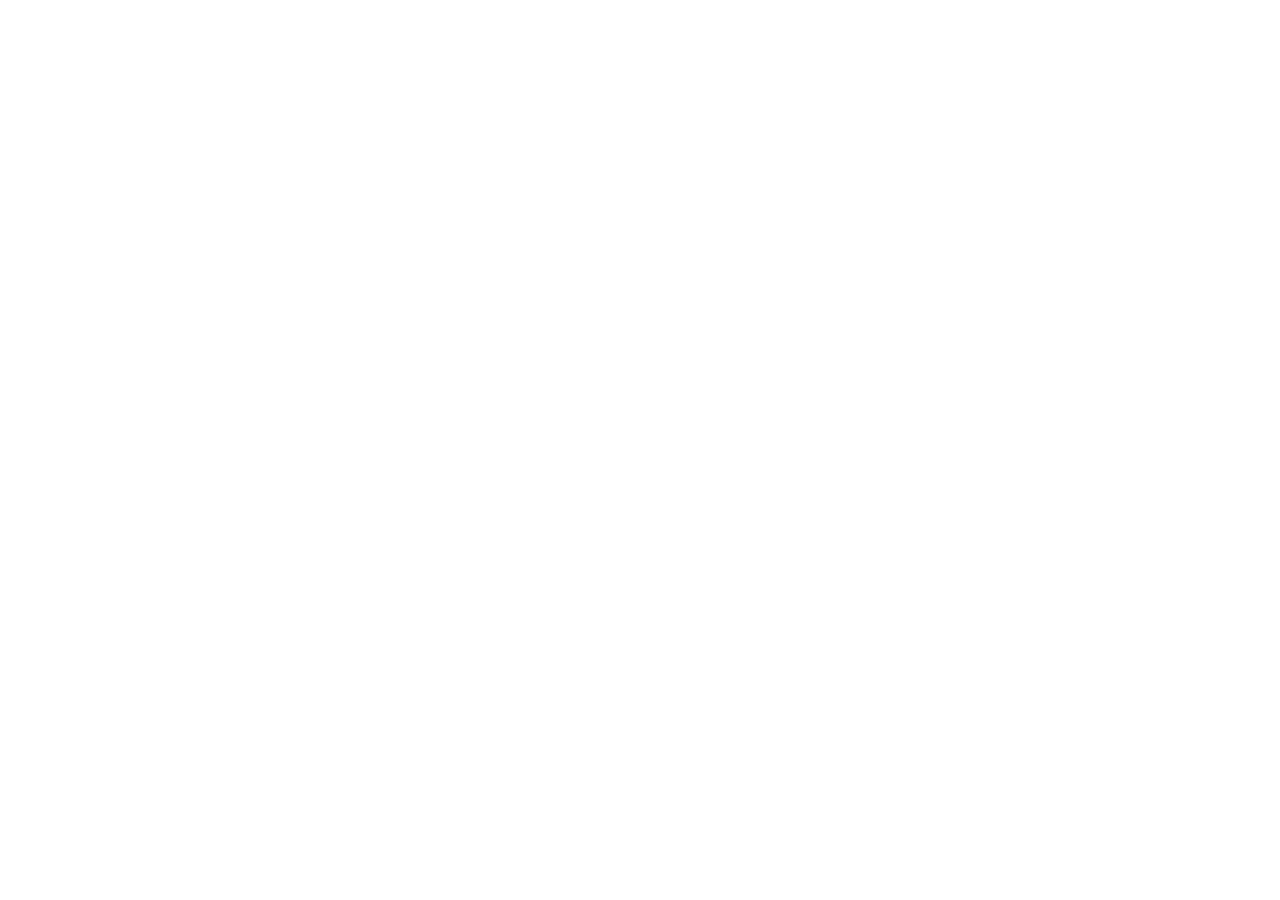
==== index.html @ e54100ef "Add tunnel redirect page Static shell that reads the current Cloudflare quick-tunnel address from ur" ====
<!doctype html>
<html lang="en">
  <head>
    <meta charset="utf-8" />
    <meta name="viewport" content="width=device-width, initial-scale=1" />
    <meta name="robots" content="noindex" />
    <title>MeshCom Map</title>
    <style>
      :root {
        color-scheme: light dark;
        --bg: #f6f7f9;
        --fg: #1c1f23;
        --muted: #5c646d;
        --accent: #2563eb;
        --card: #ffffff;
        --border: #dfe3e8;
      }
      @media (prefers-color-scheme: dark) {
        :root {
          --bg: #14171a;
          --fg: #e8eaed;
          --muted: #9aa3ad;
          --accent: #6b9bff;
          --card: #1d2126;
          --border: #2c323a;
        }
      }
      * {
        box-sizing: border-box;
      }
      body {
        margin: 0;
        min-height: 100vh;
        display: flex;
        align-items: center;
        justify-content: center;
        padding: 1.5rem;
        background: var(--bg);
        color: var(--fg);
        font:
          16px/1.55 -apple-system,
          BlinkMacSystemFont,
          "Segoe UI",
          Roboto,
          Helvetica,
          Arial,
          sans-serif;
      }
      main {
        width: 100%;
        max-width: 30rem;
        background: var(--card);
        border: 1px solid var(--border);
        border-radius: 12px;
        padding: 2rem 1.75rem;
        text-align: center;
      }
      h1 {
        margin: 0 0 0.25rem;
        font-size: 1.35rem;
        letter-spacing: -0.01em;
      }
      .sub {
        margin: 0 0 1.5rem;
        color: var(--muted);
        font-size: 0.9rem;
      }
      .status {
        margin: 0 0 1rem;
        min-height: 1.55em;
      }
      .status.error {
        color: #c0392b;
      }
      @media (prefers-color-scheme: dark) {
        .status.error {
          color: #ff8a80;
        }
      }
      .spinner {
        width: 1.5rem;
        height: 1.5rem;
        margin: 0 auto 1rem;
        border: 2px solid var(--border);
        border-top-color: var(--accent);
        border-radius: 50%;
        animation: spin 0.8s linear infinite;
      }
      .spinner[hidden] {
        display: none;
      }
      @keyframes spin {
        to {
          transform: rotate(360deg);
        }
      }
      @media (prefers-reduced-motion: reduce) {
        .spinner {
          animation: none;
        }
      }
      a {
        color: var(--accent);
        word-break: break-all;
      }
      .note {
        margin: 1.5rem 0 0;
        padding-top: 1rem;
        border-top: 1px solid var(--border);
        color: var(--muted);
        font-size: 0.8rem;
      }
    </style>
  </head>
  <body>
    <main>
      <h1>MeshCom Map</h1>
      <p class="sub">Amateur-radio LoRa mesh, live</p>

      <div class="spinner" id="spinner" aria-hidden="true"></div>
      <p class="status" id="status" role="status">
        Looking up the current address...
      </p>
      <a id="link" href="#" hidden>Continue manually</a>

      <noscript>
        <p class="status error">
          This page needs JavaScript to look up the map's current address.
        </p>
        <p>
          <a href="/url.json">Open url.json</a> and use the address it contains.
        </p>
      </noscript>

      <p class="note">
        The map is served through a Cloudflare quick tunnel whose address
        changes every time the tunnel restarts. This page always forwards you to
        the current one.
      </p>
    </main>

    <script>
      /*
       * Reads the current tunnel address from url.json and forwards there.
       *
       * Why a separate JSON file instead of baking the address into this page:
       * GitHub Pages serves HTML with Cache-Control: max-age=600, so a visitor
       * could sit on a stale address for up to ten minutes after a rotation.
       * This file therefore never changes; only url.json does, and it is
       * fetched with cache-busting so a rotation is visible within seconds of
       * the Pages build.
       *
       * 404.html is a byte-identical copy, so deep links such as /wxmap are
       * forwarded with their path intact.
       */
      (function () {
        var PAGES_REPO_BASE = "/map"; // only used when served from dk5en.github.io
        var TUNNEL_RE = /^https:\/\/[a-z0-9-]+\.trycloudflare\.com\/?$/;

        var statusEl = document.getElementById("status");
        var linkEl = document.getElementById("link");
        var spinnerEl = document.getElementById("spinner");

        function base() {
          return /\.github\.io$/.test(location.hostname) ? PAGES_REPO_BASE : "";
        }

        function fail(message) {
          spinnerEl.hidden = true;
          statusEl.textContent = message;
          statusEl.className = "status error";
        }

        function forward(target) {
          var prefix = base();
          var path = location.pathname;
          if (prefix && path.indexOf(prefix) === 0)
            path = path.slice(prefix.length);
          if (path.charAt(0) !== "/") path = "/" + path;

          var dest =
            target.replace(/\/+$/, "") + path + location.search + location.hash;
          linkEl.href = dest;
          linkEl.textContent = dest;
          linkEl.hidden = false;
          location.replace(dest);
        }

        fetch(base() + "/url.json?cb=" + Date.now(), { cache: "no-store" })
          .then(function (response) {
            if (!response.ok)
              throw new Error("url.json returned HTTP " + response.status);
            return response.json();
          })
          .then(function (data) {
            // Re-validate client-side: the address is written by an automated
            // job, and nothing downstream should trust it unchecked.
            if (
              !data ||
              typeof data.url !== "string" ||
              !TUNNEL_RE.test(data.url)
            ) {
              throw new Error("no usable address published");
            }
            spinnerEl.hidden = true;
            statusEl.textContent = "Forwarding you to the live map...";
            forward(data.url);
          })
          .catch(function (error) {
            fail(
              error.message +
                ". The map may be offline - try again in a minute.",
            );
          });
      })();
    </script>
  </body>
</html>
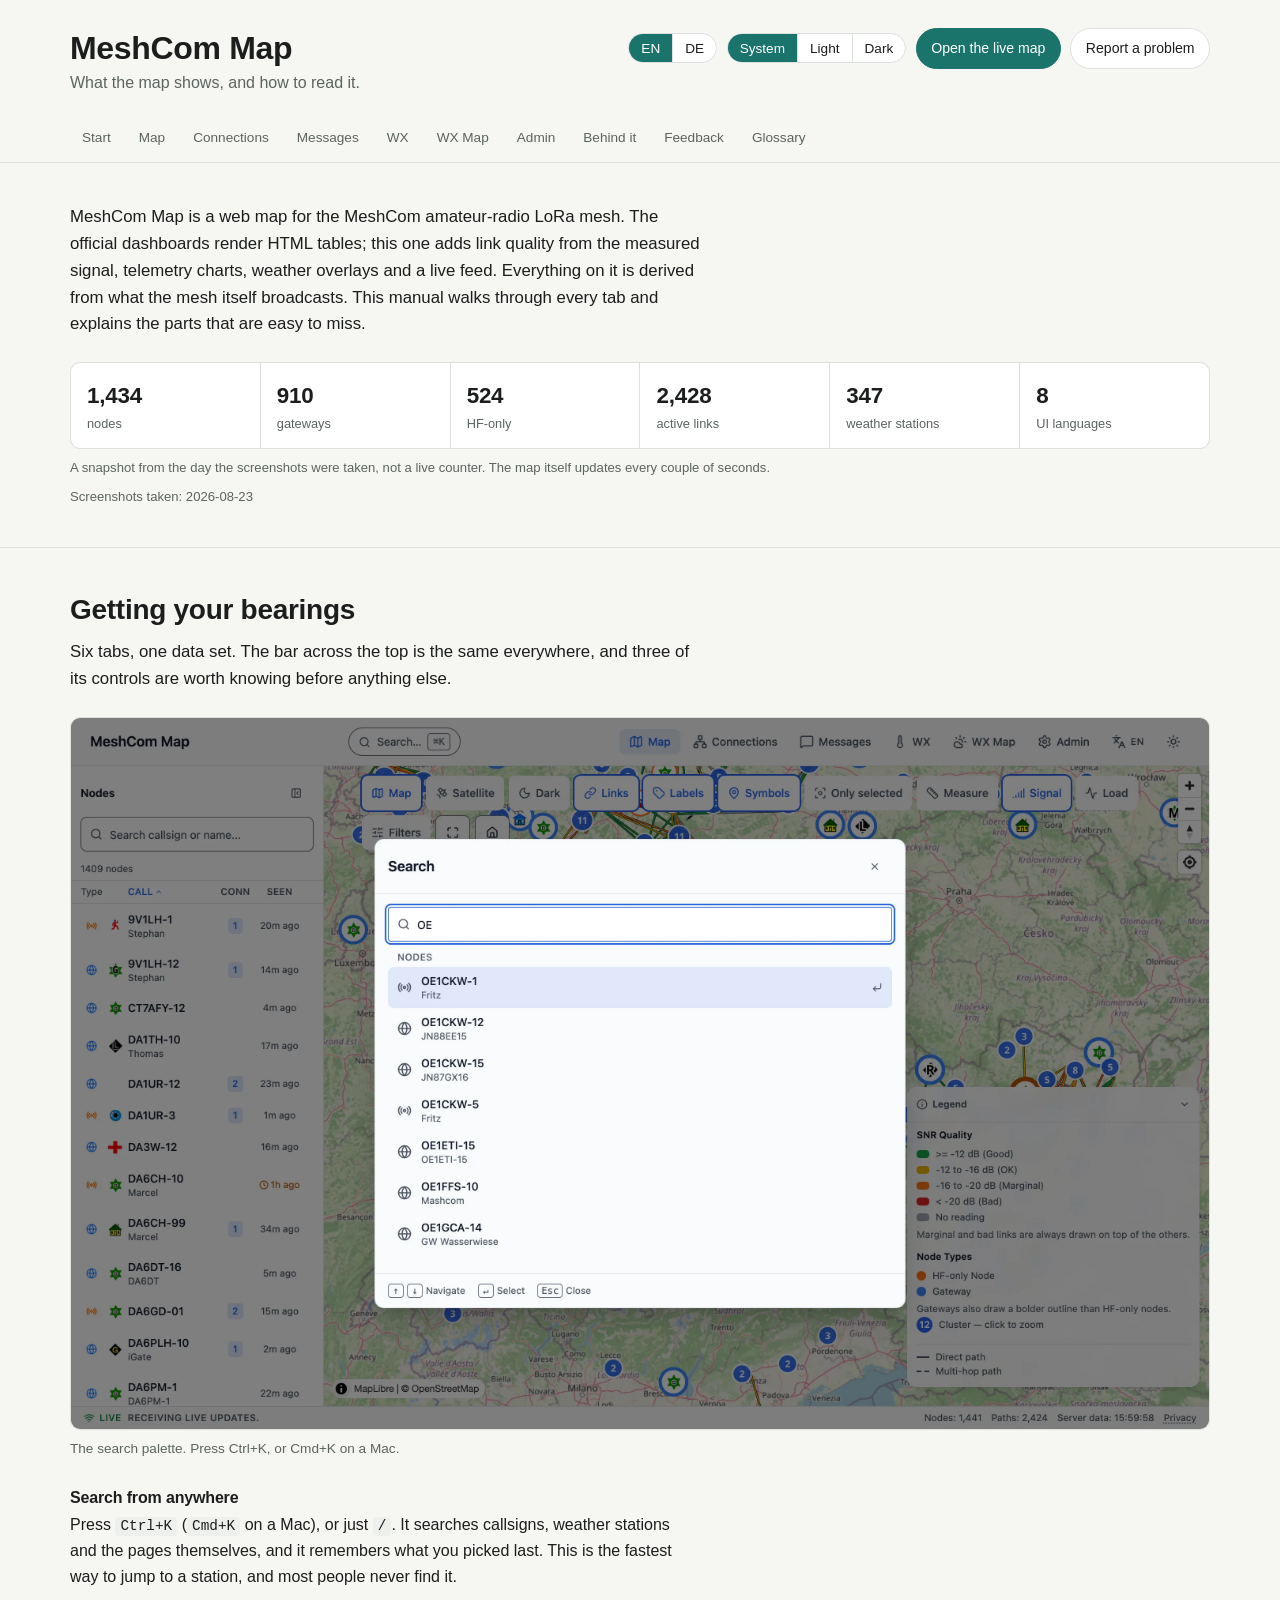
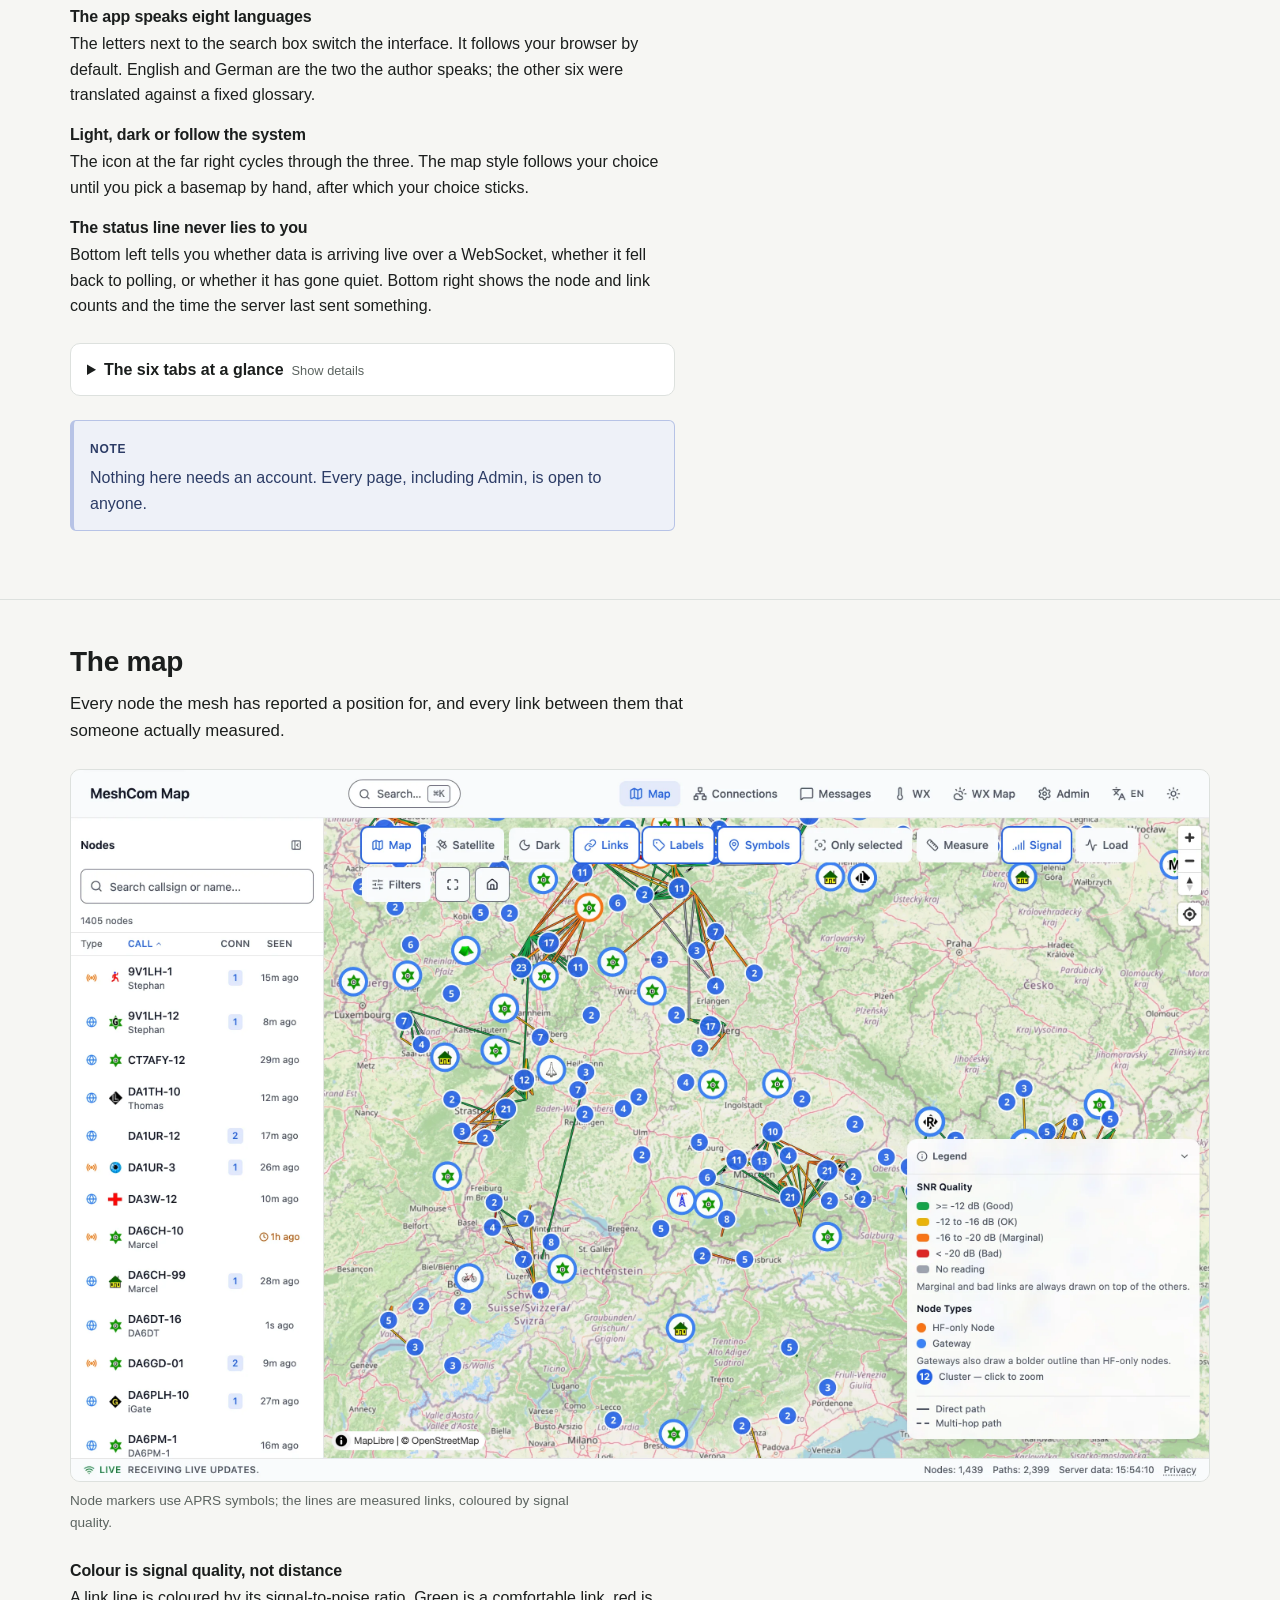
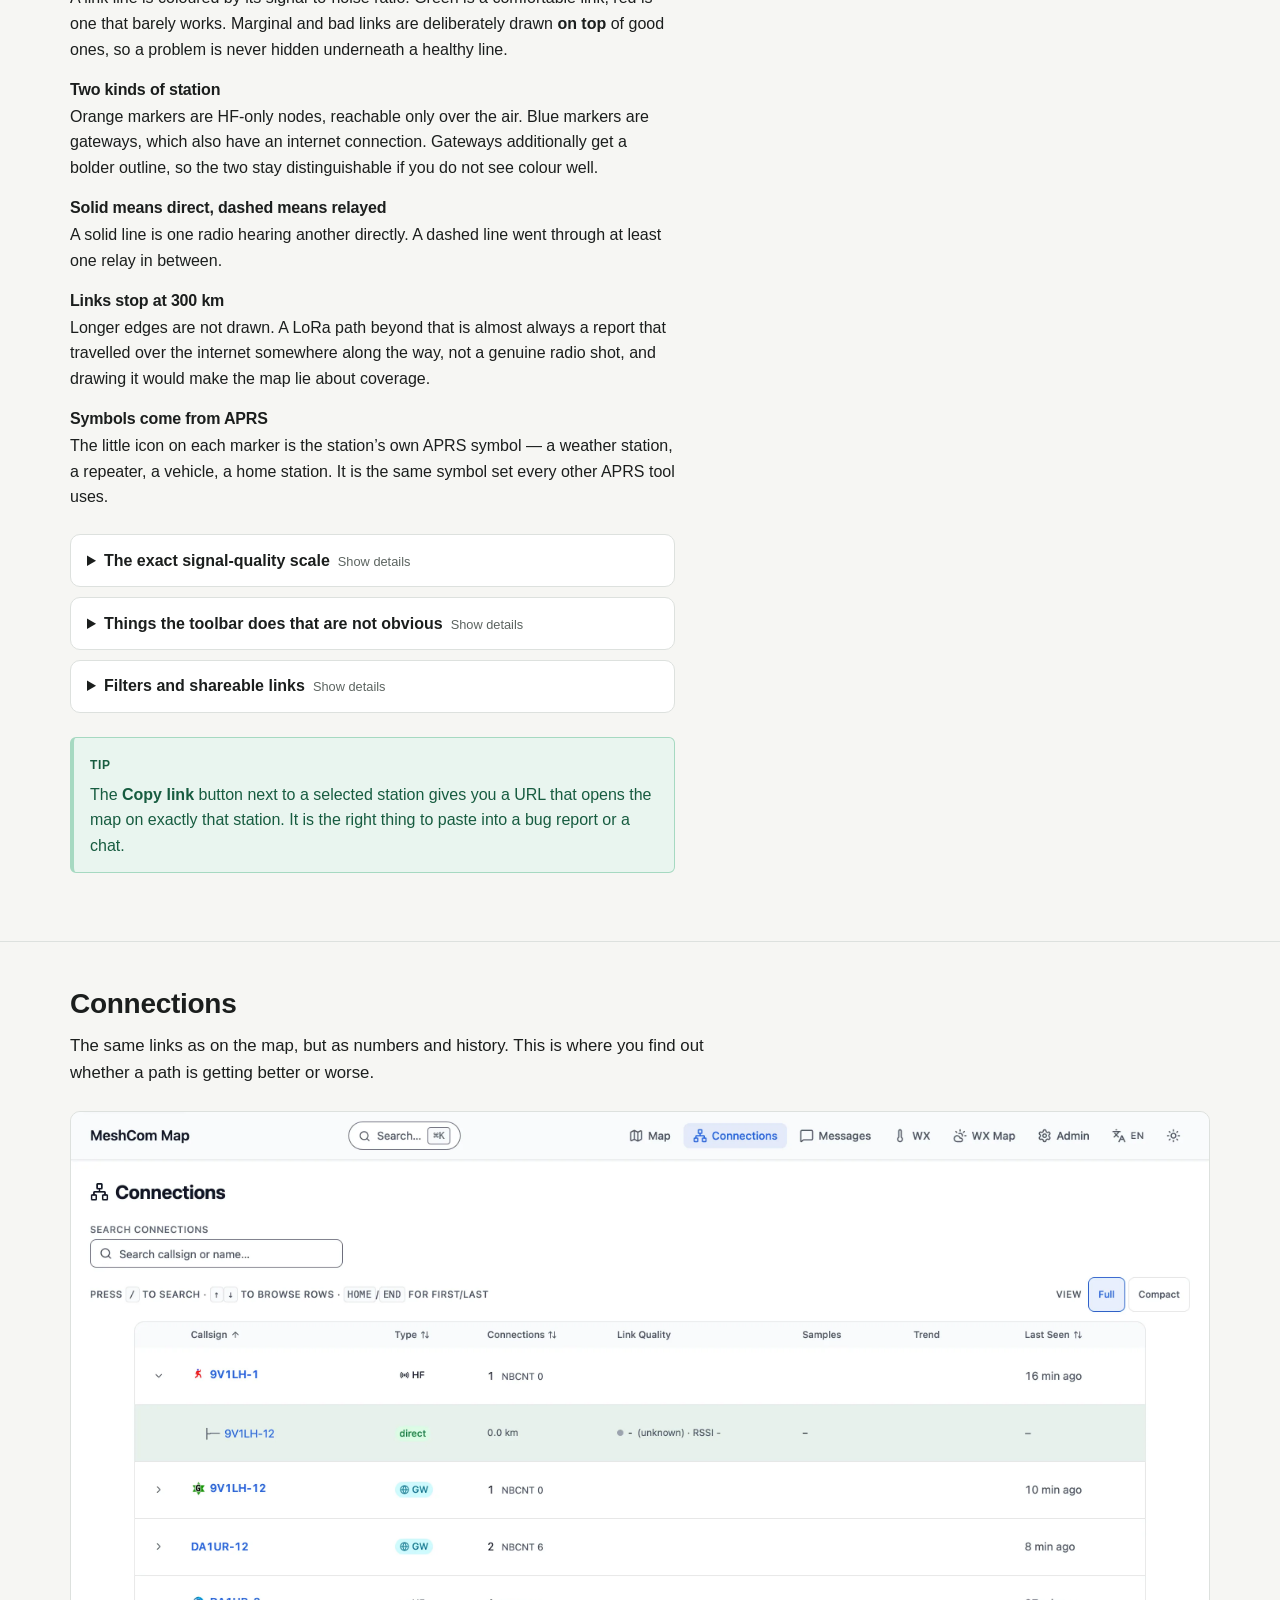
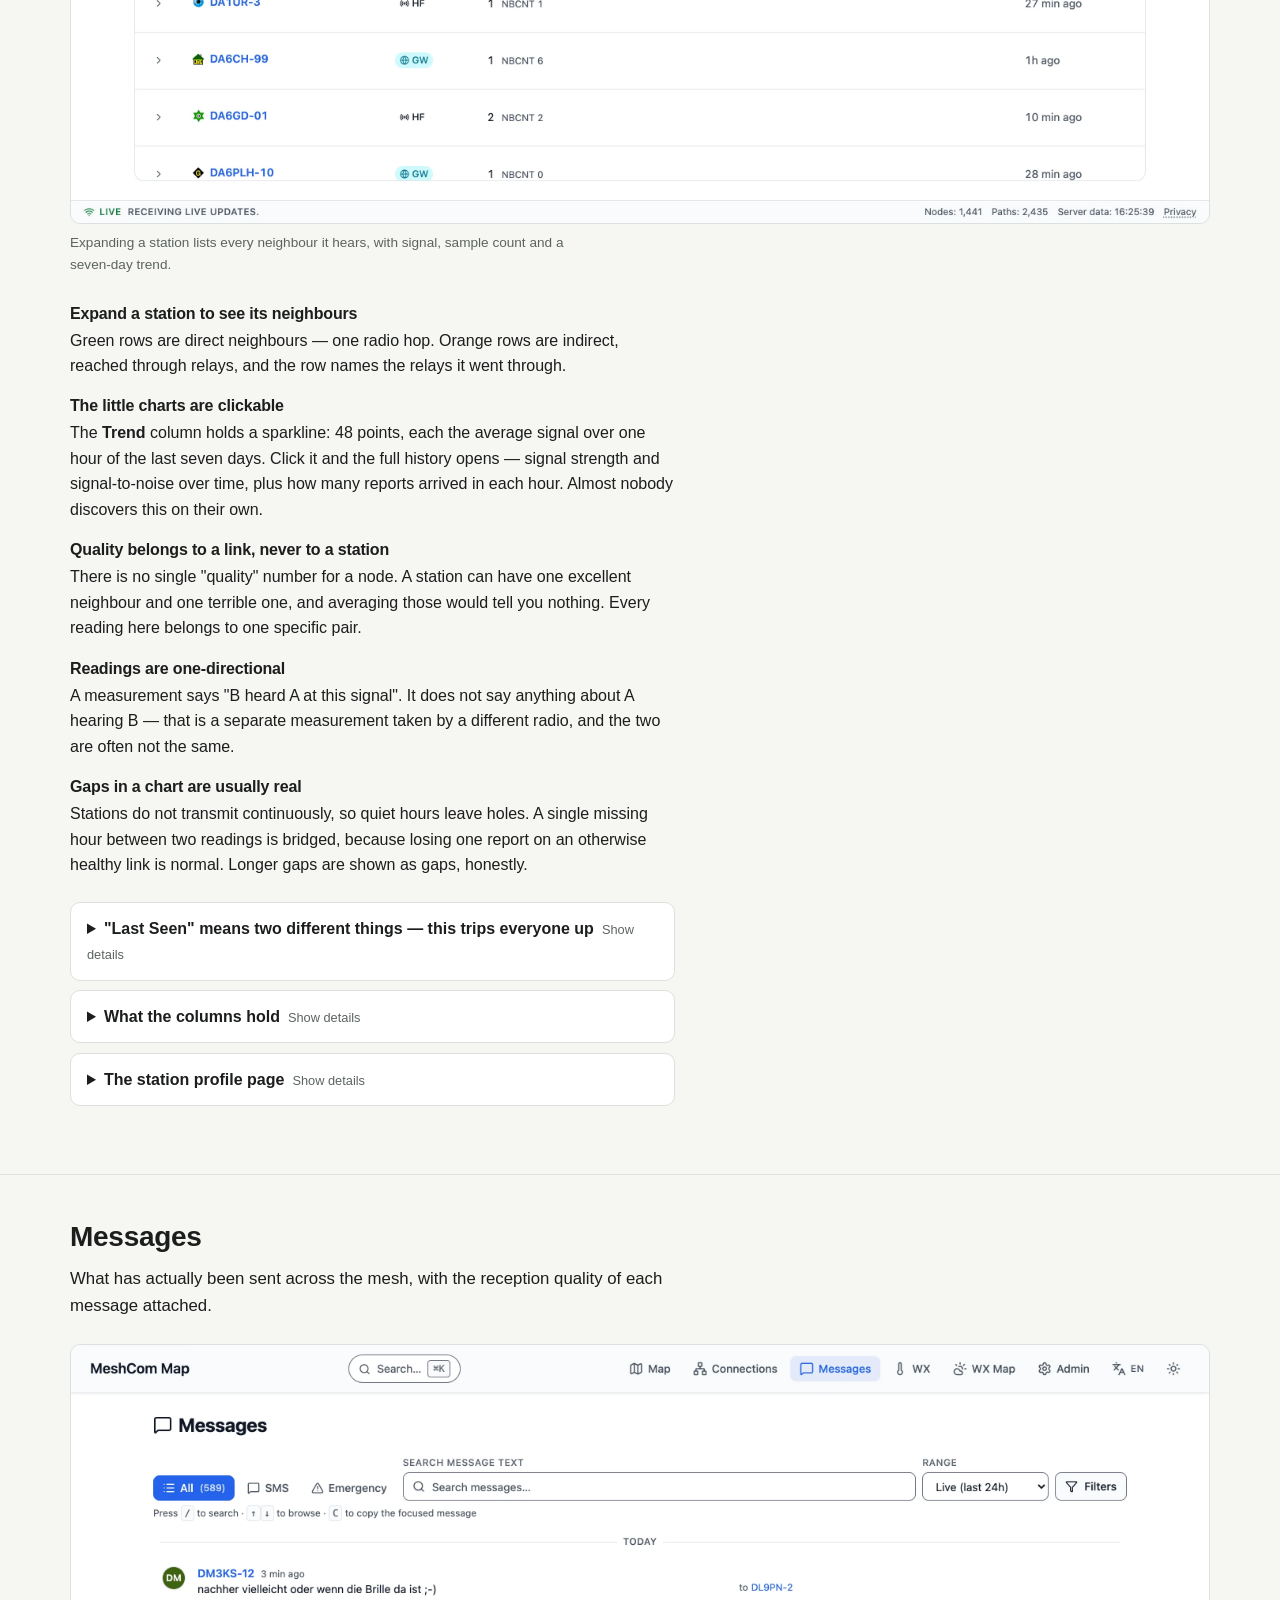
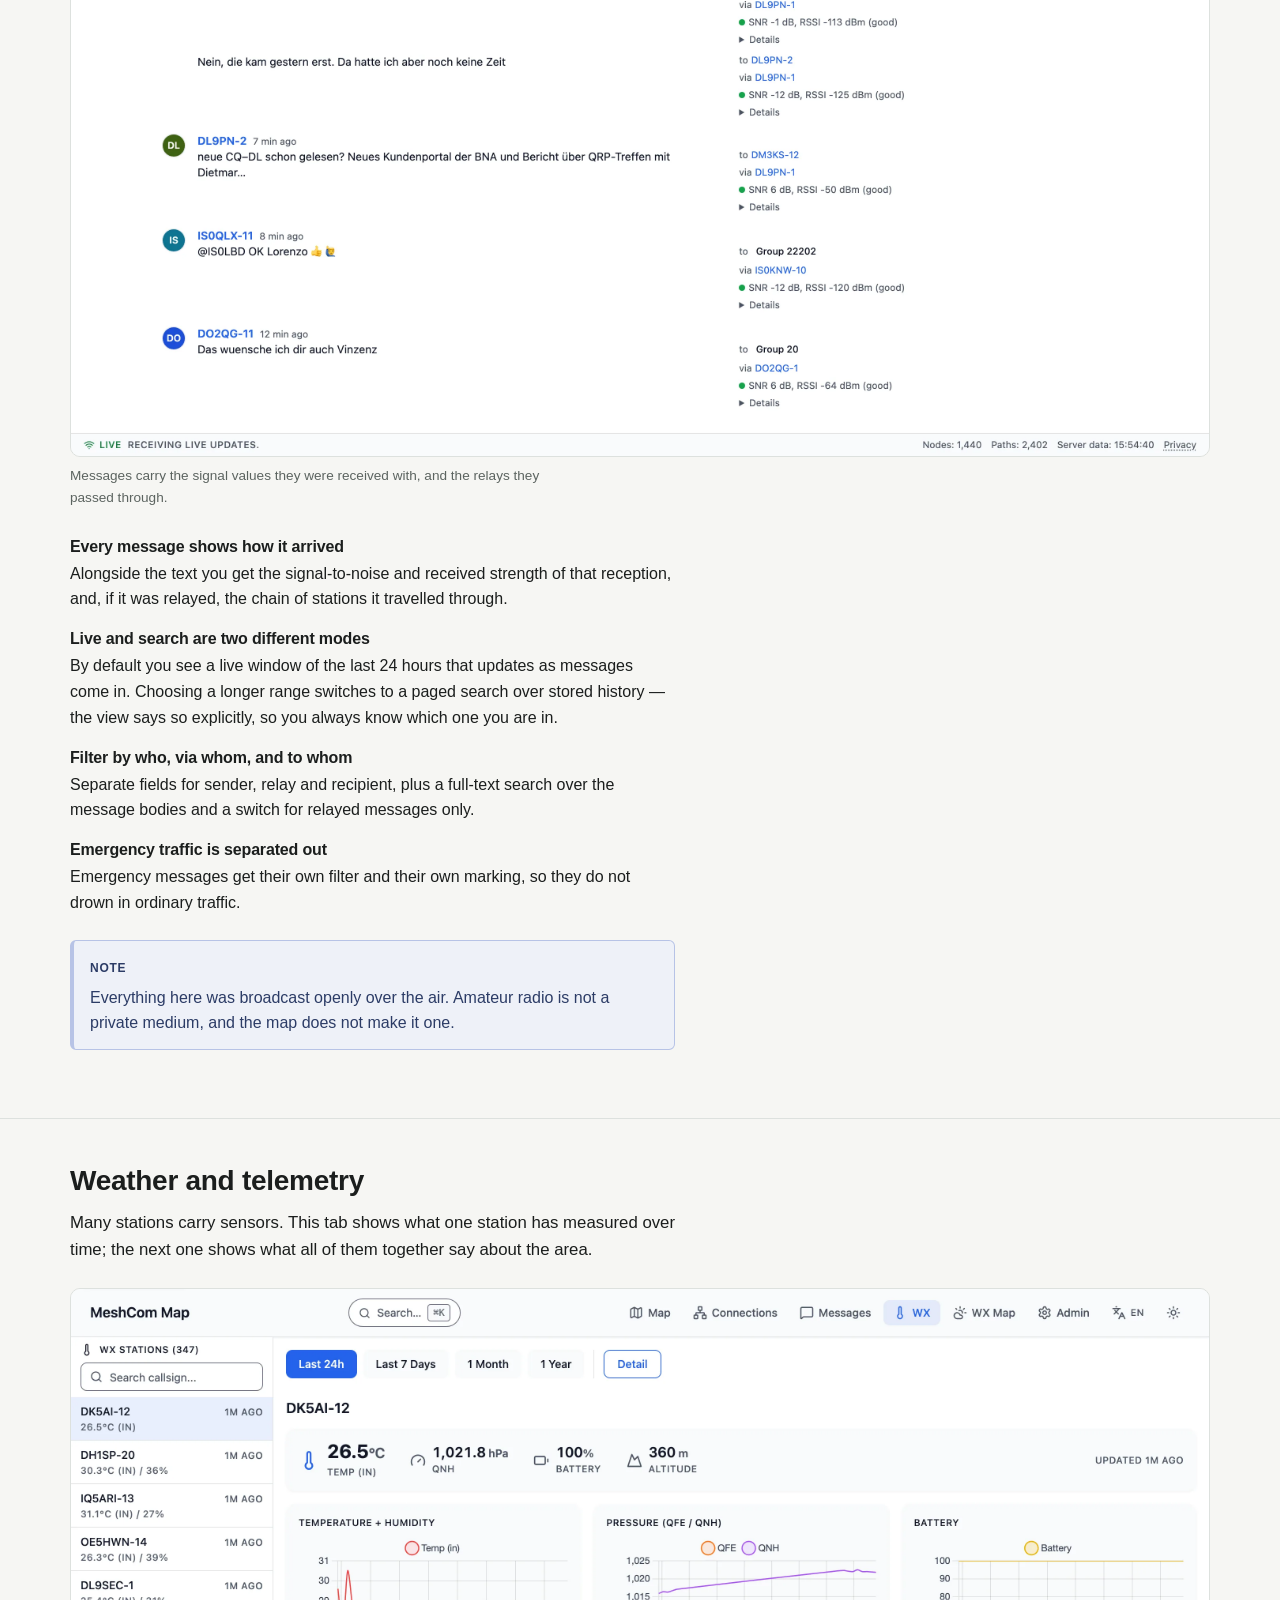
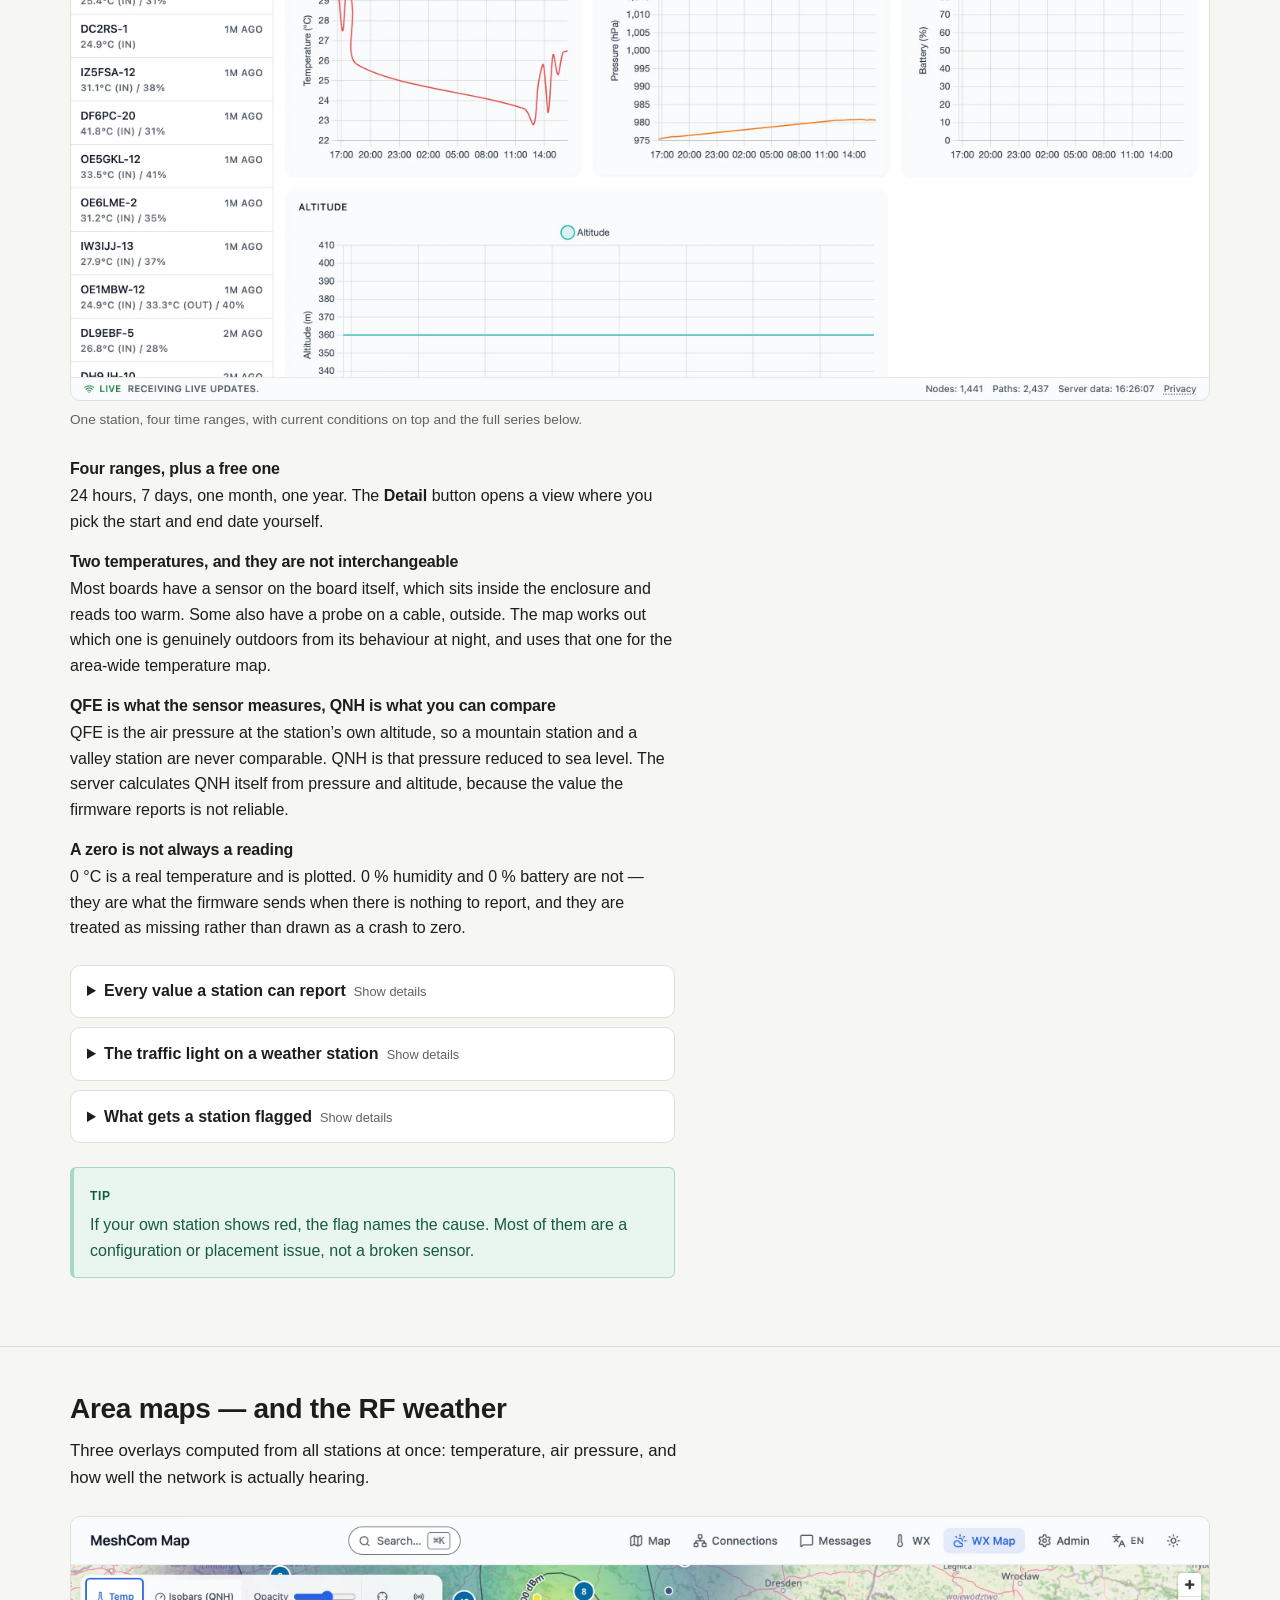
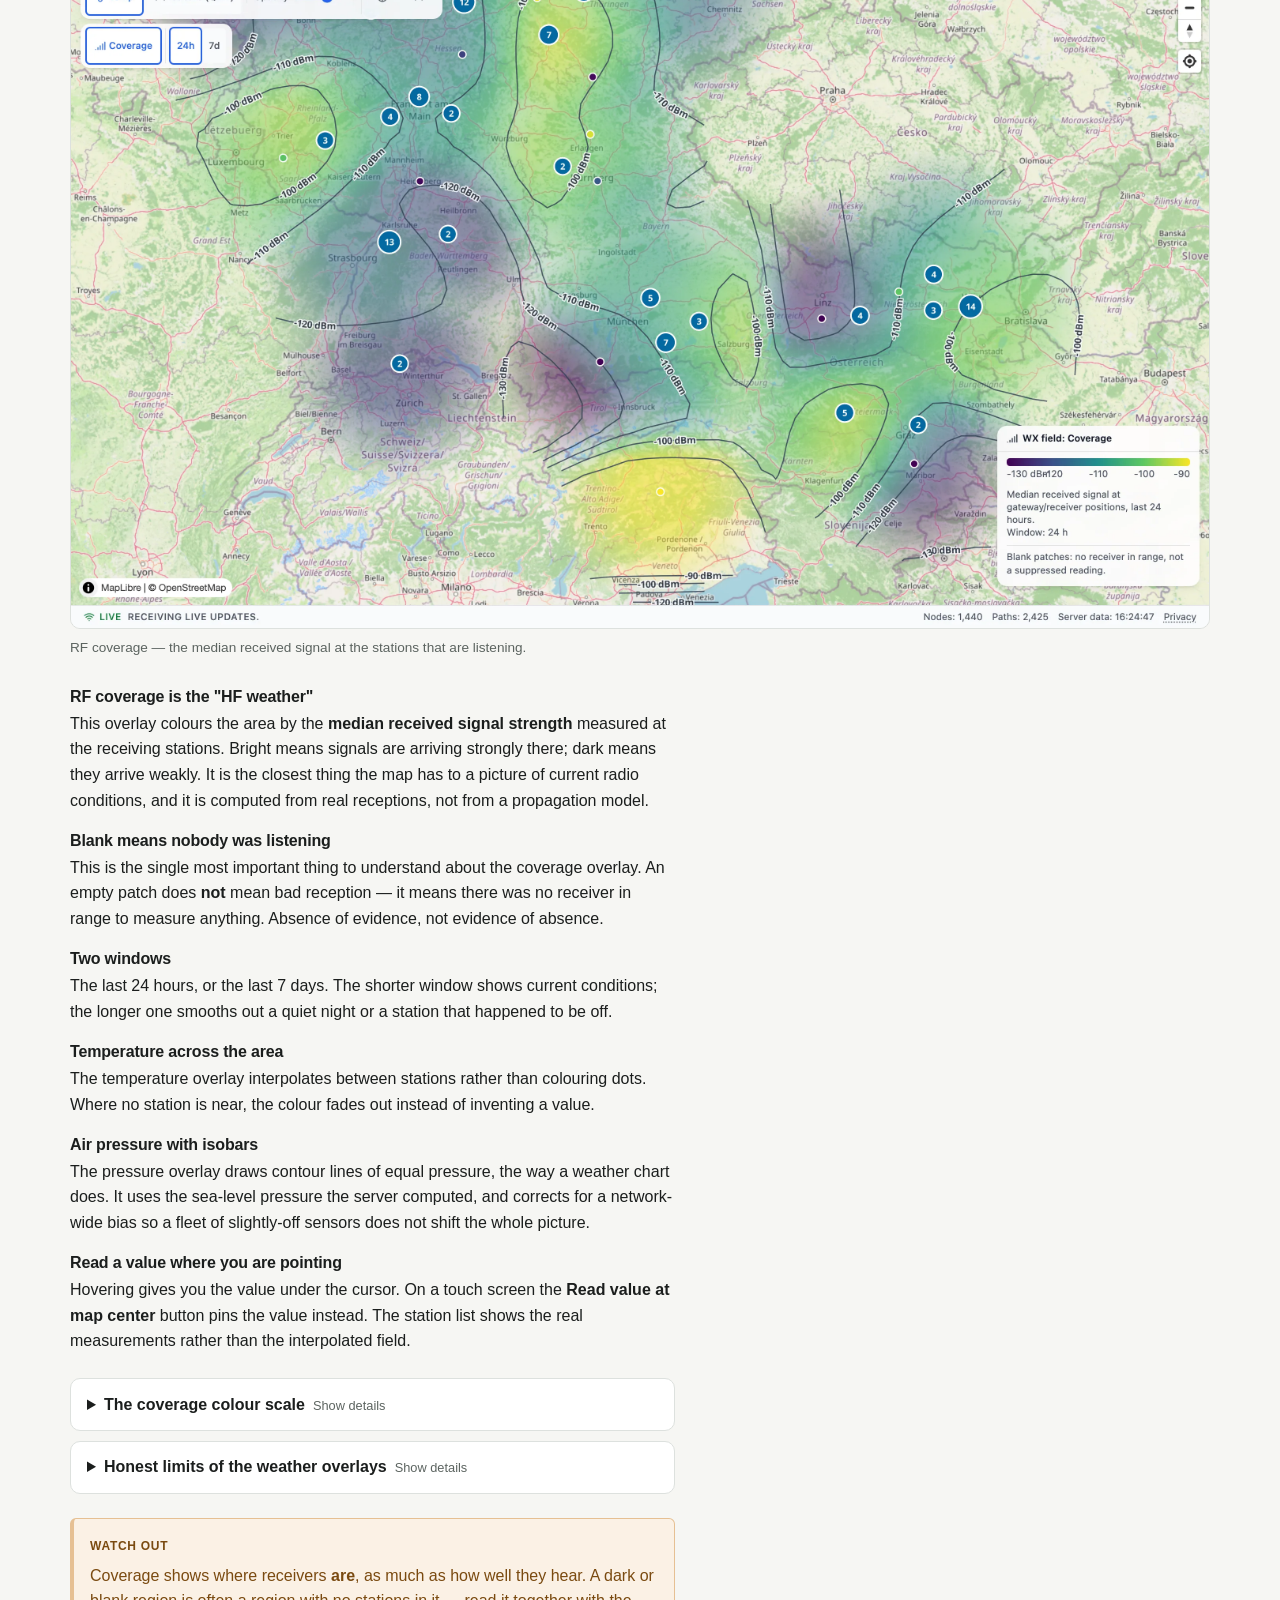
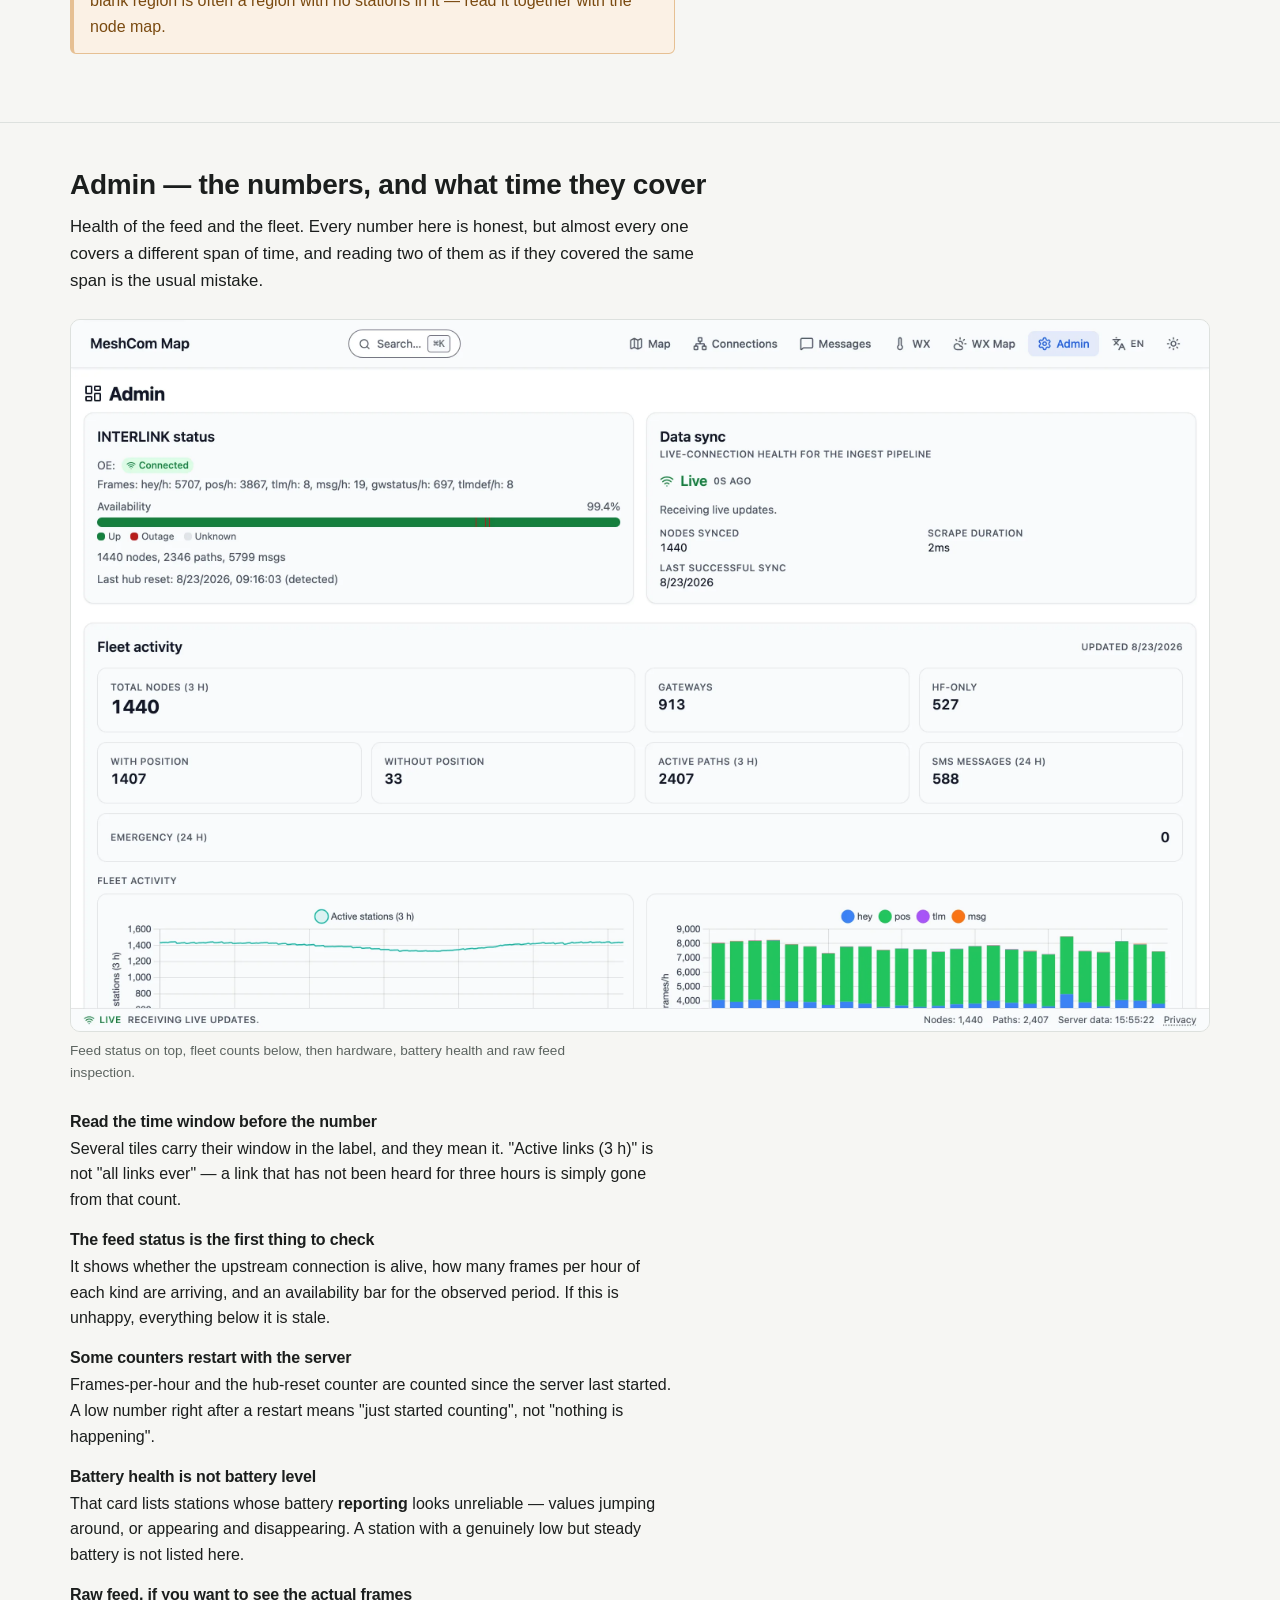
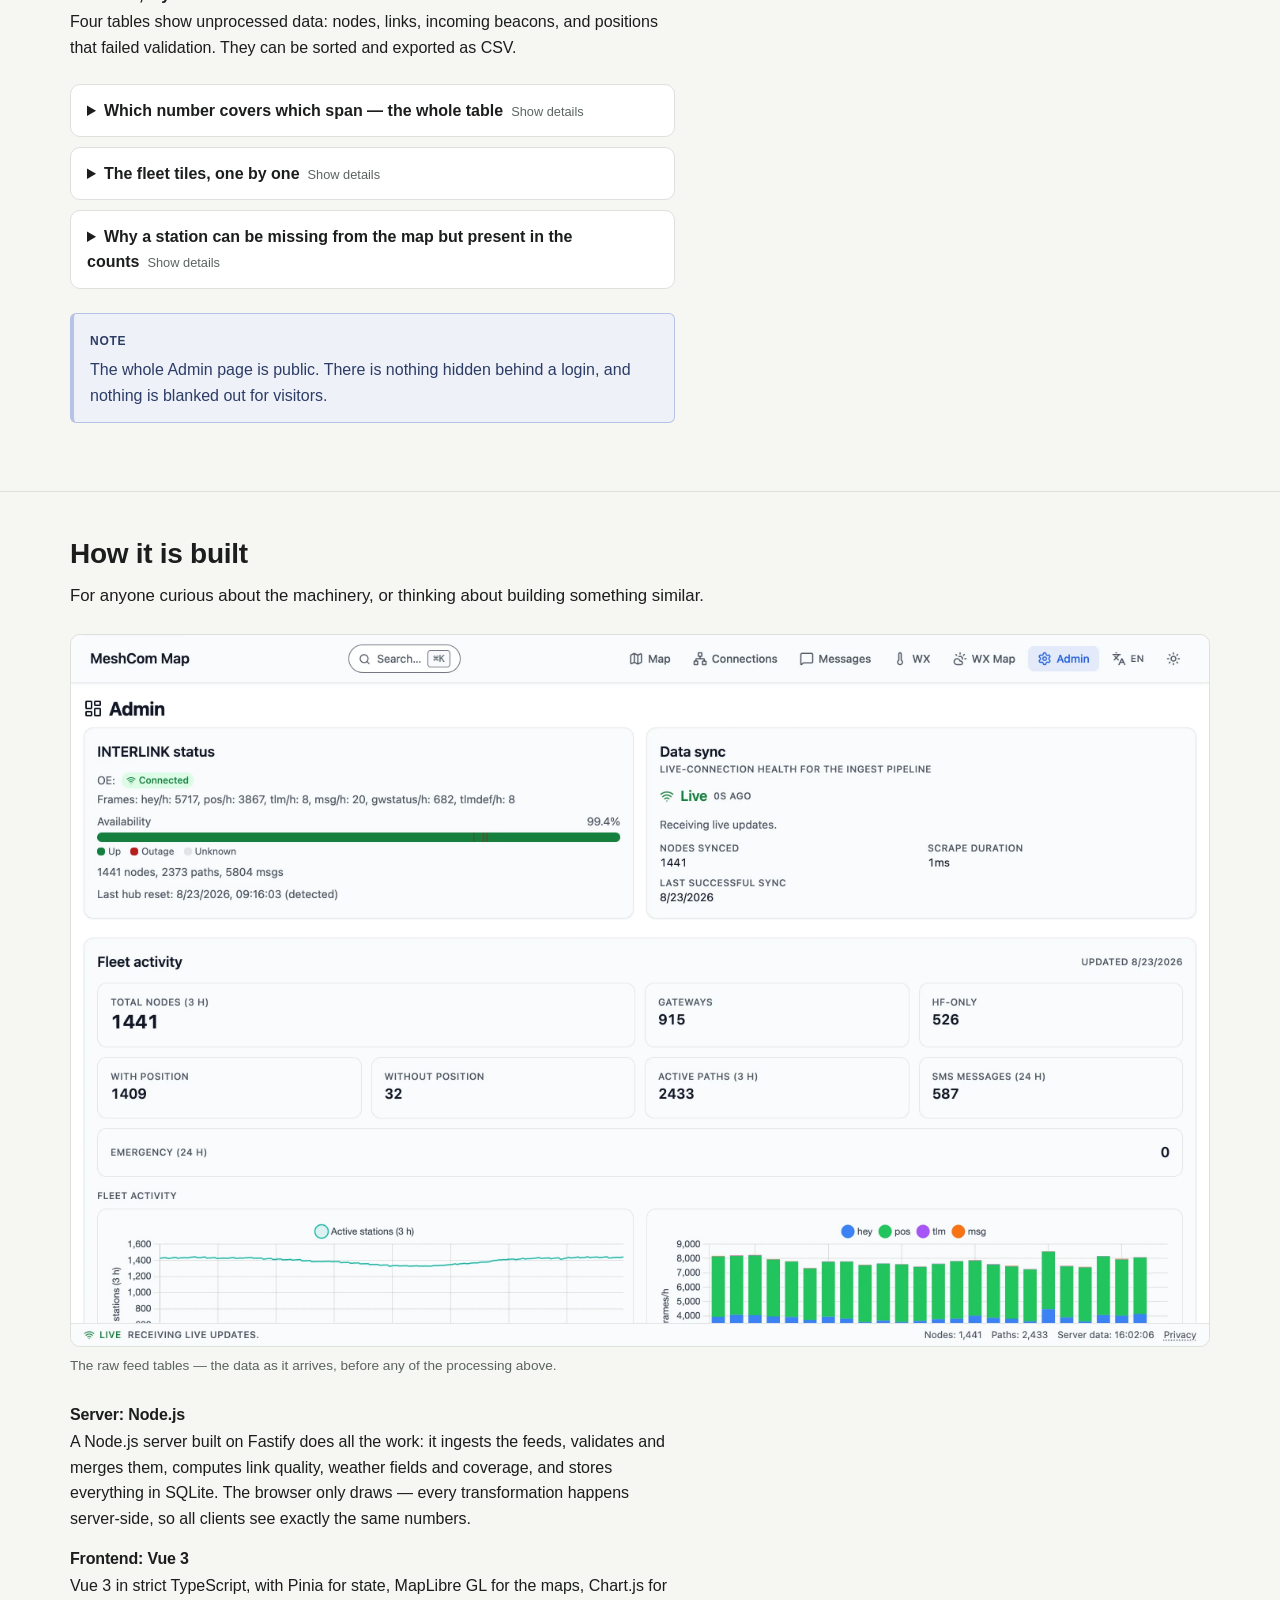
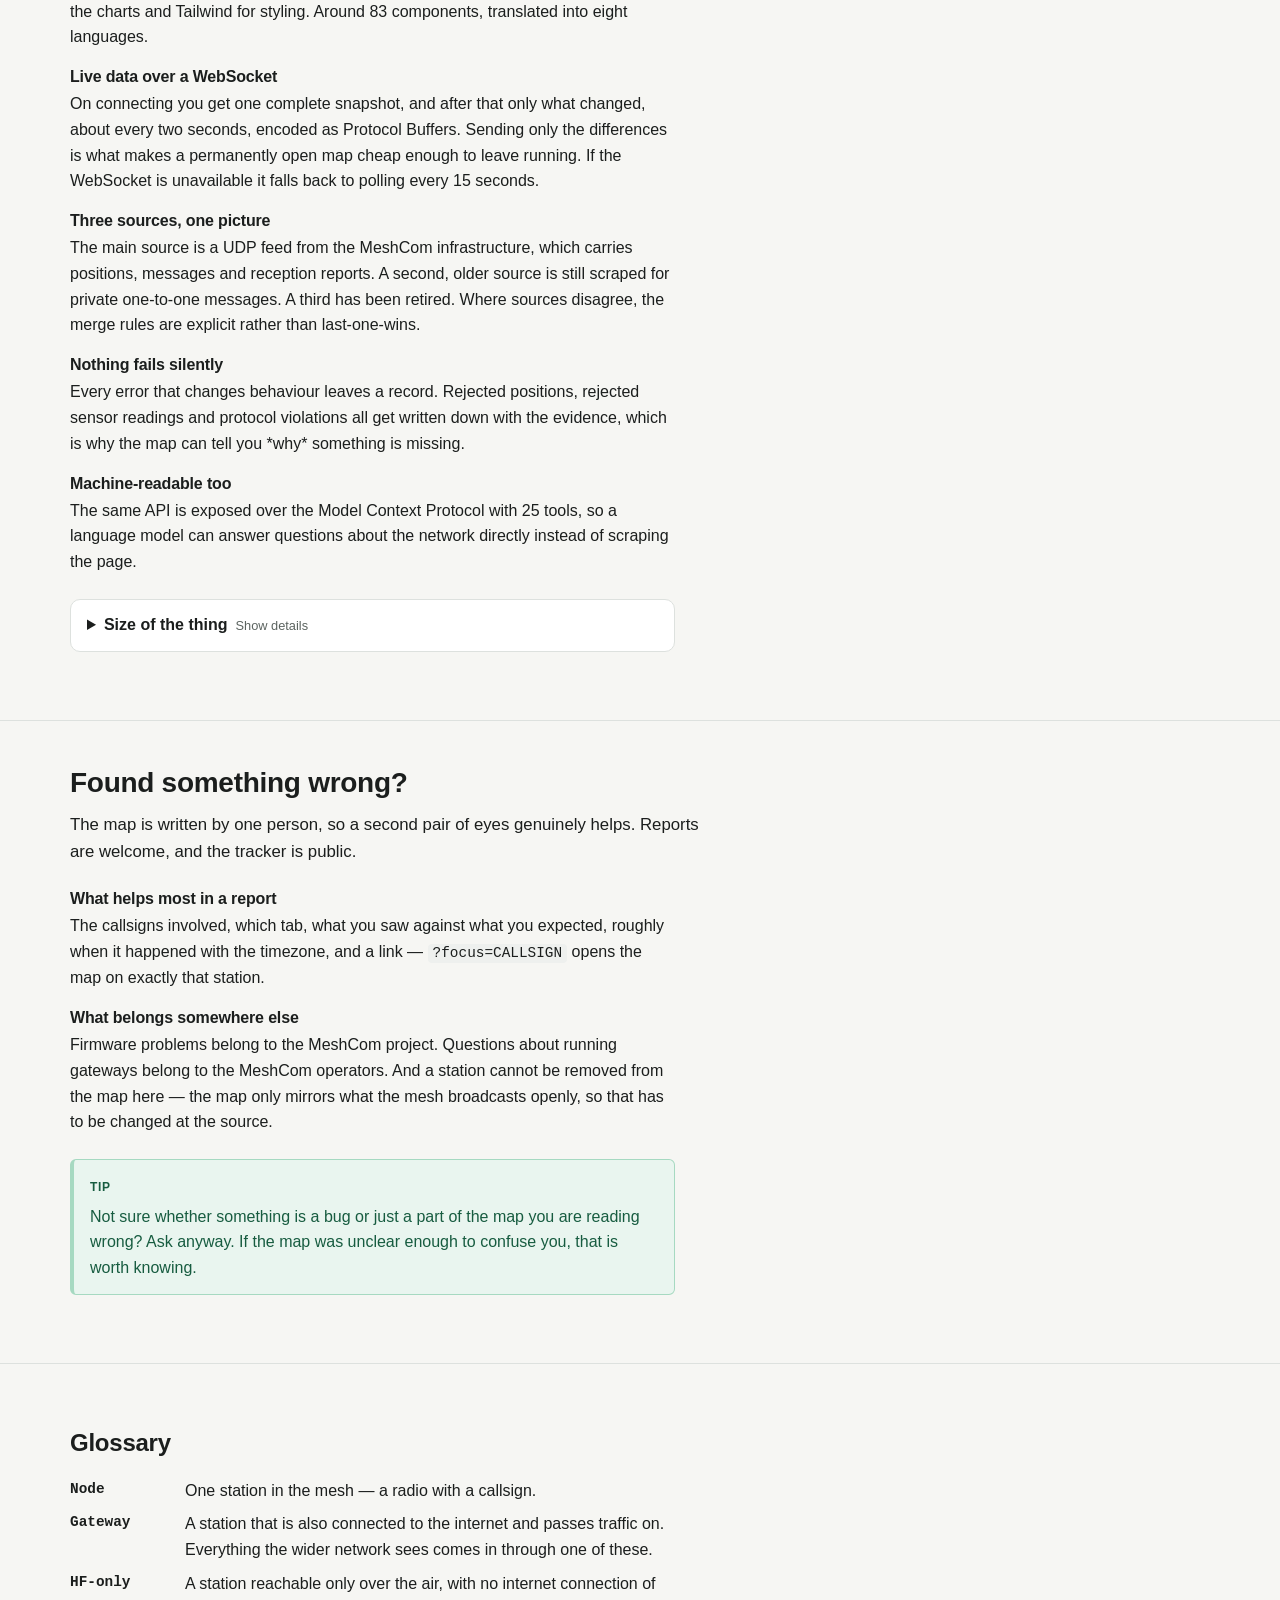
==== commit 16b92e8c: "MeshCom Map — user manual and issue tracker The MeshCom Map is a web map for the MeshCom amateur-rad" ====
--- a/index.html
+++ b/index.html
@@ -3,216 +3,43 @@
   <head>
     <meta charset="utf-8" />
     <meta name="viewport" content="width=device-width, initial-scale=1" />
-    <meta name="robots" content="noindex" />
-    <title>MeshCom Map</title>
-    <style>
-      :root {
-        color-scheme: light dark;
-        --bg: #f6f7f9;
-        --fg: #1c1f23;
-        --muted: #5c646d;
-        --accent: #2563eb;
-        --card: #ffffff;
-        --border: #dfe3e8;
-      }
-      @media (prefers-color-scheme: dark) {
-        :root {
-          --bg: #14171a;
-          --fg: #e8eaed;
-          --muted: #9aa3ad;
-          --accent: #6b9bff;
-          --card: #1d2126;
-          --border: #2c323a;
-        }
-      }
-      * {
-        box-sizing: border-box;
-      }
-      body {
-        margin: 0;
-        min-height: 100vh;
-        display: flex;
-        align-items: center;
-        justify-content: center;
-        padding: 1.5rem;
-        background: var(--bg);
-        color: var(--fg);
-        font:
-          16px/1.55 -apple-system,
-          BlinkMacSystemFont,
-          "Segoe UI",
-          Roboto,
-          Helvetica,
-          Arial,
-          sans-serif;
-      }
-      main {
-        width: 100%;
-        max-width: 30rem;
-        background: var(--card);
-        border: 1px solid var(--border);
-        border-radius: 12px;
-        padding: 2rem 1.75rem;
-        text-align: center;
-      }
-      h1 {
-        margin: 0 0 0.25rem;
-        font-size: 1.35rem;
-        letter-spacing: -0.01em;
-      }
-      .sub {
-        margin: 0 0 1.5rem;
-        color: var(--muted);
-        font-size: 0.9rem;
-      }
-      .status {
-        margin: 0 0 1rem;
-        min-height: 1.55em;
-      }
-      .status.error {
-        color: #c0392b;
-      }
-      @media (prefers-color-scheme: dark) {
-        .status.error {
-          color: #ff8a80;
-        }
-      }
-      .spinner {
-        width: 1.5rem;
-        height: 1.5rem;
-        margin: 0 auto 1rem;
-        border: 2px solid var(--border);
-        border-top-color: var(--accent);
-        border-radius: 50%;
-        animation: spin 0.8s linear infinite;
-      }
-      .spinner[hidden] {
-        display: none;
-      }
-      @keyframes spin {
-        to {
-          transform: rotate(360deg);
-        }
-      }
-      @media (prefers-reduced-motion: reduce) {
-        .spinner {
-          animation: none;
-        }
-      }
-      a {
-        color: var(--accent);
-        word-break: break-all;
-      }
-      .note {
-        margin: 1.5rem 0 0;
-        padding-top: 1rem;
-        border-top: 1px solid var(--border);
-        color: var(--muted);
-        font-size: 0.8rem;
-      }
-    </style>
+    <meta
+      name="description"
+      content="The user manual for the MeshCom Map, an amateur-radio LoRa mesh visualization. / Das Benutzerhandbuch zur MeshCom Map."
+    />
+    <title>MeshCom Map — User Manual</title>
+    <script>
+      // Pre-paint theme bootstrap: read the persisted choice synchronously so
+      // there is no flash of the wrong theme before guide.js runs. Falls
+      // through to prefers-color-scheme (handled entirely in CSS) when
+      // nothing is stored, i.e. the "system" state sets no attribute.
+      (function () {
+        try {
+          var t = window.localStorage.getItem("guide:theme");
+          if (t === "light" || t === "dark") {
+            document.documentElement.setAttribute("data-theme", t);
+          }
+        } catch (e) {}
+      })();
+    </script>
+    <link rel="stylesheet" href="assets/guide.css" />
   </head>
   <body>
-    <main>
-      <h1>MeshCom Map</h1>
-      <p class="sub">Amateur-radio LoRa mesh, live</p>
-
-      <div class="spinner" id="spinner" aria-hidden="true"></div>
-      <p class="status" id="status" role="status">
-        Looking up the current address...
-      </p>
-      <a id="link" href="#" hidden>Continue manually</a>
-
+    <a id="skip-link" class="skip-link" href="#main-content"
+      >Skip to content / Zum Inhalt springen</a
+    >
+    <div id="app">
       <noscript>
-        <p class="status error">
-          This page needs JavaScript to look up the map's current address.
-        </p>
-        <p>
-          <a href="/url.json">Open url.json</a> and use the address it contains.
-        </p>
+        <div class="noscript-banner">
+          This user manual needs JavaScript to render. Visit the live map or the
+          source repository directly:
+          <a href="https://meshmap.oevsv.at">meshmap.oevsv.at</a> ·
+          <a href="https://github.com/DK5EN/map">github.com/DK5EN/map</a>
+        </div>
       </noscript>
-
-      <p class="note">
-        The map is served through a Cloudflare quick tunnel whose address
-        changes every time the tunnel restarts. This page always forwards you to
-        the current one.
-      </p>
-    </main>
-
-    <script>
-      /*
-       * Reads the current tunnel address from url.json and forwards there.
-       *
-       * Why a separate JSON file instead of baking the address into this page:
-       * GitHub Pages serves HTML with Cache-Control: max-age=600, so a visitor
-       * could sit on a stale address for up to ten minutes after a rotation.
-       * This file therefore never changes; only url.json does, and it is
-       * fetched with cache-busting so a rotation is visible within seconds of
-       * the Pages build.
-       *
-       * 404.html is a byte-identical copy, so deep links such as /wxmap are
-       * forwarded with their path intact.
-       */
-      (function () {
-        var PAGES_REPO_BASE = "/map"; // only used when served from dk5en.github.io
-        var TUNNEL_RE = /^https:\/\/[a-z0-9-]+\.trycloudflare\.com\/?$/;
-
-        var statusEl = document.getElementById("status");
-        var linkEl = document.getElementById("link");
-        var spinnerEl = document.getElementById("spinner");
-
-        function base() {
-          return /\.github\.io$/.test(location.hostname) ? PAGES_REPO_BASE : "";
-        }
-
-        function fail(message) {
-          spinnerEl.hidden = true;
-          statusEl.textContent = message;
-          statusEl.className = "status error";
-        }
-
-        function forward(target) {
-          var prefix = base();
-          var path = location.pathname;
-          if (prefix && path.indexOf(prefix) === 0)
-            path = path.slice(prefix.length);
-          if (path.charAt(0) !== "/") path = "/" + path;
-
-          var dest =
-            target.replace(/\/+$/, "") + path + location.search + location.hash;
-          linkEl.href = dest;
-          linkEl.textContent = dest;
-          linkEl.hidden = false;
-          location.replace(dest);
-        }
-
-        fetch(base() + "/url.json?cb=" + Date.now(), { cache: "no-store" })
-          .then(function (response) {
-            if (!response.ok)
-              throw new Error("url.json returned HTTP " + response.status);
-            return response.json();
-          })
-          .then(function (data) {
-            // Re-validate client-side: the address is written by an automated
-            // job, and nothing downstream should trust it unchecked.
-            if (
-              !data ||
-              typeof data.url !== "string" ||
-              !TUNNEL_RE.test(data.url)
-            ) {
-              throw new Error("no usable address published");
-            }
-            spinnerEl.hidden = true;
-            statusEl.textContent = "Forwarding you to the live map...";
-            forward(data.url);
-          })
-          .catch(function (error) {
-            fail(
-              error.message +
-                ". The map may be offline - try again in a minute.",
-            );
-          });
-      })();
-    </script>
+    </div>
+    <script src="assets/content.en.js"></script>
+    <script src="assets/content.de.js"></script>
+    <script src="assets/guide.js"></script>
   </body>
 </html>
--- a/assets/guide.css
+++ b/assets/guide.css
@@ -0,0 +1,823 @@
+/*
+ * MeshCom Map feature guide — shell stylesheet.
+ * Tokens: light palette on bare :root, dark overrides duplicated under
+ * prefers-color-scheme (guarded by :not([data-theme="light"])) and under
+ * [data-theme="dark"], so the explicit toggle always wins over the OS.
+ */
+
+:root {
+  color-scheme: light dark;
+  --font-sans:
+    -apple-system, BlinkMacSystemFont, "Segoe UI", Roboto, Helvetica, Arial,
+    sans-serif;
+  --font-mono:
+    ui-monospace, SFMono-Regular, Menlo, Consolas, "Liberation Mono", monospace;
+  --measure: 68ch;
+  --content-width: 1180px;
+  --radius: 10px;
+  --radius-sm: 6px;
+
+  --bg: #f6f6f3;
+  --bg-elevated: #ffffff;
+  --bg-sunken: #eef0ee;
+  --fg: #1b1e1d;
+  --fg-muted: #5c6460;
+  --border: #dde1de;
+  --accent: #1a746c;
+  --accent-fg: #ffffff;
+  --accent-soft: #e4f2ef;
+  --focus-ring: #1a746c;
+  --shadow: 0 10px 30px rgba(20, 24, 22, 0.12);
+  --image-bg: #dde1de;
+
+  --tip-bg: #e9f5ef;
+  --tip-border: #a6d9c1;
+  --tip-fg: #175c40;
+  --note-bg: #eef1f8;
+  --note-border: #b7c3e6;
+  --note-fg: #2c3c66;
+  --warn-bg: #fbf1e5;
+  --warn-border: #e6c093;
+  --warn-fg: #7a4a10;
+}
+
+@media (prefers-color-scheme: dark) {
+  :root:not([data-theme="light"]) {
+    --bg: #14171a;
+    --bg-elevated: #1b1f22;
+    --bg-sunken: #101315;
+    --fg: #e8eae8;
+    --fg-muted: #9aa3a0;
+    --border: #2b3134;
+    --accent: #5fd0c4;
+    --accent-fg: #0a1f1c;
+    --accent-soft: #16302c;
+    --focus-ring: #5fd0c4;
+    --shadow: 0 10px 30px rgba(0, 0, 0, 0.45);
+    --image-bg: #22272a;
+
+    --tip-bg: #14302a;
+    --tip-border: #2e6a54;
+    --tip-fg: #9fe6cc;
+    --note-bg: #1b2434;
+    --note-border: #3a4f78;
+    --note-fg: #c0cdec;
+    --warn-bg: #2f210f;
+    --warn-border: #7a4a10;
+    --warn-fg: #edc48f;
+  }
+}
+
+:root[data-theme="dark"] {
+  --bg: #14171a;
+  --bg-elevated: #1b1f22;
+  --bg-sunken: #101315;
+  --fg: #e8eae8;
+  --fg-muted: #9aa3a0;
+  --border: #2b3134;
+  --accent: #5fd0c4;
+  --accent-fg: #0a1f1c;
+  --accent-soft: #16302c;
+  --focus-ring: #5fd0c4;
+  --shadow: 0 10px 30px rgba(0, 0, 0, 0.45);
+  --image-bg: #22272a;
+
+  --tip-bg: #14302a;
+  --tip-border: #2e6a54;
+  --tip-fg: #9fe6cc;
+  --note-bg: #1b2434;
+  --note-border: #3a4f78;
+  --note-fg: #c0cdec;
+  --warn-bg: #2f210f;
+  --warn-border: #7a4a10;
+  --warn-fg: #edc48f;
+}
+
+/* Reset ------------------------------------------------------------- */
+
+*,
+*::before,
+*::after {
+  box-sizing: border-box;
+}
+
+html {
+  -webkit-text-size-adjust: 100%;
+}
+
+html,
+body {
+  max-width: 100%;
+  overflow-x: hidden;
+}
+
+body {
+  margin: 0;
+  background: var(--bg);
+  color: var(--fg);
+  font-family: var(--font-sans);
+  font-size: 16px;
+  line-height: 1.6;
+  -webkit-font-smoothing: antialiased;
+}
+
+body.lightbox-open {
+  overflow: hidden;
+}
+
+img {
+  max-width: 100%;
+  display: block;
+}
+
+table {
+  border-collapse: collapse;
+}
+
+a {
+  color: var(--accent);
+}
+
+h1,
+h2,
+h3 {
+  line-height: 1.25;
+  letter-spacing: -0.01em;
+}
+
+:focus-visible {
+  outline: 3px solid var(--focus-ring);
+  outline-offset: 2px;
+  border-radius: 4px;
+}
+
+/* Skip link ----------------------------------------------------------- */
+
+.skip-link {
+  position: absolute;
+  left: 0.75rem;
+  top: -3rem;
+  z-index: 1000;
+  background: var(--accent);
+  color: var(--accent-fg);
+  padding: 0.6rem 1rem;
+  border-radius: var(--radius-sm);
+  text-decoration: none;
+  font-size: 0.9rem;
+  transition: top 0.15s ease;
+}
+
+.skip-link:focus {
+  top: 0.75rem;
+}
+
+/* Noscript ------------------------------------------------------------ */
+
+.noscript-banner {
+  max-width: 40rem;
+  margin: 3rem auto;
+  padding: 1.25rem 1.5rem;
+  border: 1px solid var(--border);
+  border-radius: var(--radius);
+  background: var(--bg-elevated);
+  text-align: center;
+}
+
+/* Fatal / notice banners ----------------------------------------------- */
+
+.error-banner {
+  max-width: var(--content-width);
+  margin: 1.5rem auto;
+  padding: 1.25rem 1.5rem;
+  border: 1px solid var(--warn-border);
+  background: var(--warn-bg);
+  color: var(--warn-fg);
+  border-radius: var(--radius);
+}
+
+.error-banner p {
+  margin: 0.25rem 0;
+}
+
+.lang-notice {
+  max-width: var(--content-width);
+  margin: 1rem auto 0;
+  padding: 0.6rem 1rem;
+  border: 1px solid var(--note-border);
+  background: var(--note-bg);
+  color: var(--note-fg);
+  border-radius: var(--radius-sm);
+  font-size: 0.9rem;
+}
+
+/* Header ---------------------------------------------------------------- */
+
+.site-header {
+  max-width: var(--content-width);
+  margin: 0 auto;
+  padding: 1.75rem 1.25rem 1.25rem;
+  display: flex;
+  flex-wrap: wrap;
+  gap: 1rem 2rem;
+  align-items: flex-start;
+  justify-content: space-between;
+}
+
+.brand h1 {
+  margin: 0 0 0.15rem;
+  font-size: clamp(1.5rem, 3vw, 2rem);
+}
+
+.brand .tagline {
+  margin: 0;
+  color: var(--fg-muted);
+  max-width: 40ch;
+}
+
+.controls {
+  display: flex;
+  flex-wrap: wrap;
+  gap: 0.6rem;
+  align-items: center;
+}
+
+.btn-group {
+  display: inline-flex;
+  border: 1px solid var(--border);
+  border-radius: 999px;
+  overflow: hidden;
+  background: var(--bg-elevated);
+}
+
+.btn-group button {
+  border: none;
+  background: transparent;
+  color: var(--fg);
+  padding: 0.4rem 0.75rem;
+  font-size: 0.85rem;
+  cursor: pointer;
+  font-family: inherit;
+}
+
+.btn-group button + button {
+  border-left: 1px solid var(--border);
+}
+
+.btn-group button[aria-pressed="true"] {
+  background: var(--accent);
+  color: var(--accent-fg);
+}
+
+.cta-row {
+  display: flex;
+  flex-wrap: wrap;
+  gap: 0.6rem;
+}
+
+.btn {
+  display: inline-flex;
+  align-items: center;
+  gap: 0.4rem;
+  padding: 0.5rem 0.9rem;
+  border-radius: 999px;
+  border: 1px solid var(--border);
+  background: var(--bg-elevated);
+  color: var(--fg);
+  text-decoration: none;
+  font-size: 0.88rem;
+  white-space: nowrap;
+}
+
+.btn.primary {
+  background: var(--accent);
+  border-color: var(--accent);
+  color: var(--accent-fg);
+}
+
+/* Chapter nav ------------------------------------------------------------ */
+
+.chapter-nav {
+  position: sticky;
+  top: 0;
+  z-index: 50;
+  background: color-mix(in srgb, var(--bg) 92%, transparent);
+  backdrop-filter: saturate(140%) blur(8px);
+  border-bottom: 1px solid var(--border);
+}
+
+.chapter-nav-toggle {
+  display: none;
+  width: 100%;
+  padding: 0.7rem 1.25rem;
+  border: none;
+  background: transparent;
+  color: var(--fg);
+  font: inherit;
+  font-size: 0.9rem;
+  text-align: left;
+  cursor: pointer;
+}
+
+.chapter-nav-toggle::after {
+  content: "\25BE";
+  float: right;
+}
+
+.chapter-nav-list {
+  max-width: var(--content-width);
+  margin: 0 auto;
+  padding: 0 1.25rem;
+  list-style: none;
+  display: flex;
+  gap: 0.25rem;
+  overflow-x: auto;
+  scrollbar-width: thin;
+}
+
+.chapter-nav-list a {
+  display: block;
+  padding: 0.7rem 0.75rem;
+  color: var(--fg-muted);
+  text-decoration: none;
+  font-size: 0.85rem;
+  white-space: nowrap;
+  border-bottom: 2px solid transparent;
+}
+
+.chapter-nav-list a[aria-current="true"] {
+  color: var(--fg);
+  border-bottom-color: var(--accent);
+  font-weight: 600;
+}
+
+/* Hero -------------------------------------------------------------------- */
+
+.hero {
+  max-width: var(--content-width);
+  margin: 0 auto;
+  padding: 1.5rem 1.25rem 2.5rem;
+}
+
+.hero .intro {
+  max-width: var(--measure);
+  color: var(--fg);
+  font-size: 1.05rem;
+}
+
+.stats {
+  list-style: none;
+  margin: 1.5rem 0 0.5rem;
+  padding: 0;
+  display: grid;
+  grid-template-columns: repeat(auto-fit, minmax(7.5rem, 1fr));
+  gap: 1px;
+  background: var(--border);
+  border: 1px solid var(--border);
+  border-radius: var(--radius);
+  overflow: hidden;
+}
+
+.stats li {
+  background: var(--bg-elevated);
+  padding: 0.9rem 1rem;
+}
+
+.stat-value {
+  display: block;
+  font-size: 1.4rem;
+  font-weight: 700;
+  letter-spacing: -0.01em;
+}
+
+.stat-label {
+  display: block;
+  color: var(--fg-muted);
+  font-size: 0.8rem;
+}
+
+.stats-note,
+.updated-note {
+  margin: 0.5rem 0 0;
+  color: var(--fg-muted);
+  font-size: 0.82rem;
+}
+
+/* Chapters ------------------------------------------------------------- */
+
+.chapter {
+  border-top: 1px solid var(--border);
+  scroll-margin-top: 3.25rem;
+}
+
+.chapter-inner {
+  max-width: var(--content-width);
+  margin: 0 auto;
+  padding: 2.75rem 1.25rem;
+}
+
+.chapter h2 {
+  font-size: clamp(1.3rem, 2.4vw, 1.75rem);
+  margin: 0 0 0.75rem;
+}
+
+.chapter .lead {
+  max-width: var(--measure);
+  font-size: 1.05rem;
+  color: var(--fg);
+  margin: 0 0 1.5rem;
+}
+
+.chapter.reveal-pending {
+  opacity: 0;
+  transform: translateY(1.1rem);
+}
+
+.chapter.revealed {
+  opacity: 1;
+  transform: none;
+  transition:
+    opacity 0.6s ease,
+    transform 0.6s ease;
+}
+
+.chapter-figure {
+  margin: 0 0 1.75rem;
+}
+
+.chapter-image-btn {
+  display: block;
+  width: 100%;
+  padding: 0;
+  border: 1px solid var(--border);
+  border-radius: var(--radius);
+  background: var(--image-bg);
+  overflow: hidden;
+  cursor: zoom-in;
+  line-height: 0;
+}
+
+.chapter-image {
+  width: 100%;
+  height: auto;
+}
+
+.chapter-image.tall {
+  height: 60vh;
+  max-height: 620px;
+  object-fit: cover;
+  object-position: top;
+}
+
+.chapter-figure figcaption {
+  margin-top: 0.5rem;
+  color: var(--fg-muted);
+  font-size: 0.85rem;
+  max-width: var(--measure);
+}
+
+.points {
+  max-width: var(--measure);
+  display: grid;
+  gap: 1.1rem;
+  margin: 0 0 1.5rem;
+}
+
+.point h3 {
+  margin: 0 0 0.25rem;
+  font-size: 1rem;
+}
+
+.point p {
+  margin: 0;
+  color: var(--fg);
+}
+
+/* Details ---------------------------------------------------------------- */
+
+.details-group {
+  max-width: var(--measure);
+  display: grid;
+  gap: 0.6rem;
+  margin: 0 0 1.5rem;
+}
+
+.chapter-details {
+  border: 1px solid var(--border);
+  border-radius: var(--radius);
+  background: var(--bg-elevated);
+  padding: 0.15rem 1rem;
+}
+
+.chapter-details summary {
+  padding: 0.65rem 0;
+  cursor: pointer;
+  font-weight: 600;
+  list-style: revert;
+}
+
+.details-hint {
+  margin-left: 0.5rem;
+  font-weight: 400;
+  color: var(--fg-muted);
+  font-size: 0.8rem;
+}
+
+.details-body {
+  padding: 0 0 0.9rem;
+}
+
+.details-body p,
+.details-body li {
+  color: var(--fg);
+}
+
+.details-body ul {
+  margin: 0;
+  padding-left: 1.2rem;
+}
+
+.table-scroll {
+  overflow-x: auto;
+  border: 1px solid var(--border);
+  border-radius: var(--radius-sm);
+}
+
+.table-scroll table {
+  width: 100%;
+  font-size: 0.9rem;
+}
+
+.table-scroll th,
+.table-scroll td {
+  padding: 0.5rem 0.75rem;
+  border-bottom: 1px solid var(--border);
+  text-align: left;
+  white-space: nowrap;
+}
+
+.table-scroll thead th {
+  background: var(--bg-sunken);
+}
+
+.table-scroll tbody tr:last-child td {
+  border-bottom: none;
+}
+
+code {
+  font-family: var(--font-mono);
+  background: var(--bg-sunken);
+  padding: 0.1em 0.35em;
+  border-radius: 4px;
+  font-size: 0.9em;
+}
+
+/* Callouts ---------------------------------------------------------------- */
+
+.callout {
+  max-width: var(--measure);
+  border: 1px solid var(--border);
+  border-left-width: 4px;
+  border-radius: var(--radius-sm);
+  padding: 0.85rem 1rem;
+  margin: 0 0 1.5rem;
+}
+
+.callout p {
+  margin: 0.3rem 0 0;
+}
+
+.callout-label {
+  font-size: 0.75rem;
+  font-weight: 700;
+  letter-spacing: 0.06em;
+  text-transform: uppercase;
+}
+
+.callout-tip {
+  background: var(--tip-bg);
+  border-color: var(--tip-border);
+  color: var(--tip-fg);
+}
+
+.callout-note {
+  background: var(--note-bg);
+  border-color: var(--note-border);
+  color: var(--note-fg);
+}
+
+.callout-warn {
+  background: var(--warn-bg);
+  border-color: var(--warn-border);
+  color: var(--warn-fg);
+}
+
+/* Glossary ------------------------------------------------------------ */
+
+.glossary {
+  border-top: 1px solid var(--border);
+}
+
+.glossary-inner {
+  max-width: var(--content-width);
+  margin: 0 auto;
+  padding: 2.75rem 1.25rem;
+}
+
+.glossary dl {
+  max-width: var(--measure);
+  display: grid;
+  grid-template-columns: max-content 1fr;
+  gap: 0.5rem 1.25rem;
+  margin: 1rem 0 0;
+}
+
+.glossary dt {
+  font-weight: 700;
+  font-family: var(--font-mono);
+  font-size: 0.9rem;
+}
+
+.glossary dd {
+  margin: 0;
+  color: var(--fg);
+}
+
+/* Footer ------------------------------------------------------------- */
+
+.site-footer {
+  border-top: 1px solid var(--border);
+  background: var(--bg-sunken);
+}
+
+.site-footer-inner {
+  max-width: var(--content-width);
+  margin: 0 auto;
+  padding: 2rem 1.25rem 3rem;
+  color: var(--fg-muted);
+  font-size: 0.88rem;
+}
+
+.footer-links {
+  list-style: none;
+  margin: 0.9rem 0 0;
+  padding: 0;
+  display: flex;
+  flex-wrap: wrap;
+  gap: 0.4rem 1.25rem;
+}
+
+.footer-links a {
+  color: var(--fg-muted);
+}
+
+/* Back to top ------------------------------------------------------------ */
+
+.back-to-top {
+  position: fixed;
+  right: 1.25rem;
+  bottom: 1.25rem;
+  z-index: 60;
+  border: 1px solid var(--border);
+  background: var(--bg-elevated);
+  color: var(--fg);
+  border-radius: 999px;
+  padding: 0.55rem 1rem;
+  font-size: 0.85rem;
+  box-shadow: var(--shadow);
+  cursor: pointer;
+  opacity: 0;
+  transform: translateY(0.5rem);
+  pointer-events: none;
+  transition:
+    opacity 0.2s ease,
+    transform 0.2s ease;
+}
+
+.back-to-top.visible {
+  opacity: 1;
+  transform: none;
+  pointer-events: auto;
+}
+
+/* Lightbox ---------------------------------------------------------------- */
+
+.lightbox {
+  position: fixed;
+  inset: 0;
+  z-index: 100;
+  display: flex;
+  align-items: center;
+  justify-content: center;
+  padding: 2rem 1rem;
+}
+
+.lightbox[hidden] {
+  display: none;
+}
+
+.lightbox-backdrop {
+  position: absolute;
+  inset: 0;
+  background: rgba(10, 12, 12, 0.82);
+}
+
+.lightbox-content {
+  position: relative;
+  z-index: 1;
+  max-width: 100%;
+  max-height: 100%;
+  display: flex;
+  flex-direction: column;
+  align-items: center;
+  gap: 0.6rem;
+}
+
+.lightbox-img {
+  max-width: 100%;
+  max-height: 82vh;
+  width: auto;
+  height: auto;
+  object-fit: contain;
+  border-radius: var(--radius-sm);
+  background: var(--image-bg);
+}
+
+.lightbox-caption {
+  color: #f0f1ef;
+  font-size: 0.85rem;
+  text-align: center;
+  max-width: 60ch;
+  margin: 0;
+}
+
+.lightbox-caption[hidden] {
+  display: none;
+}
+
+.lightbox-close {
+  align-self: flex-end;
+  border: 1px solid rgba(255, 255, 255, 0.35);
+  background: rgba(0, 0, 0, 0.35);
+  color: #fff;
+  border-radius: 999px;
+  width: 2.25rem;
+  height: 2.25rem;
+  font-size: 1.2rem;
+  line-height: 1;
+  cursor: pointer;
+}
+
+/* Responsive --------------------------------------------------------------- */
+
+@media (max-width: 640px) {
+  .chapter-nav-toggle {
+    display: block;
+  }
+
+  .chapter-nav-list {
+    display: none;
+    flex-direction: column;
+    padding-bottom: 0.5rem;
+  }
+
+  .chapter-nav-list.open {
+    display: flex;
+  }
+
+  .chapter-nav-list a {
+    padding: 0.6rem 0.25rem;
+  }
+
+  .site-header {
+    padding-top: 1.25rem;
+  }
+
+  .back-to-top {
+    right: 0.75rem;
+    bottom: 0.75rem;
+  }
+}
+
+/* Reduced motion --------------------------------------------------------- */
+
+@media (prefers-reduced-motion: reduce) {
+  * {
+    scroll-behavior: auto !important;
+  }
+
+  .chapter,
+  .chapter.reveal-pending,
+  .chapter.revealed {
+    opacity: 1 !important;
+    transform: none !important;
+    transition: none !important;
+  }
+
+  .back-to-top {
+    transition: none !important;
+  }
+
+  .skip-link {
+    transition: none !important;
+  }
+}
